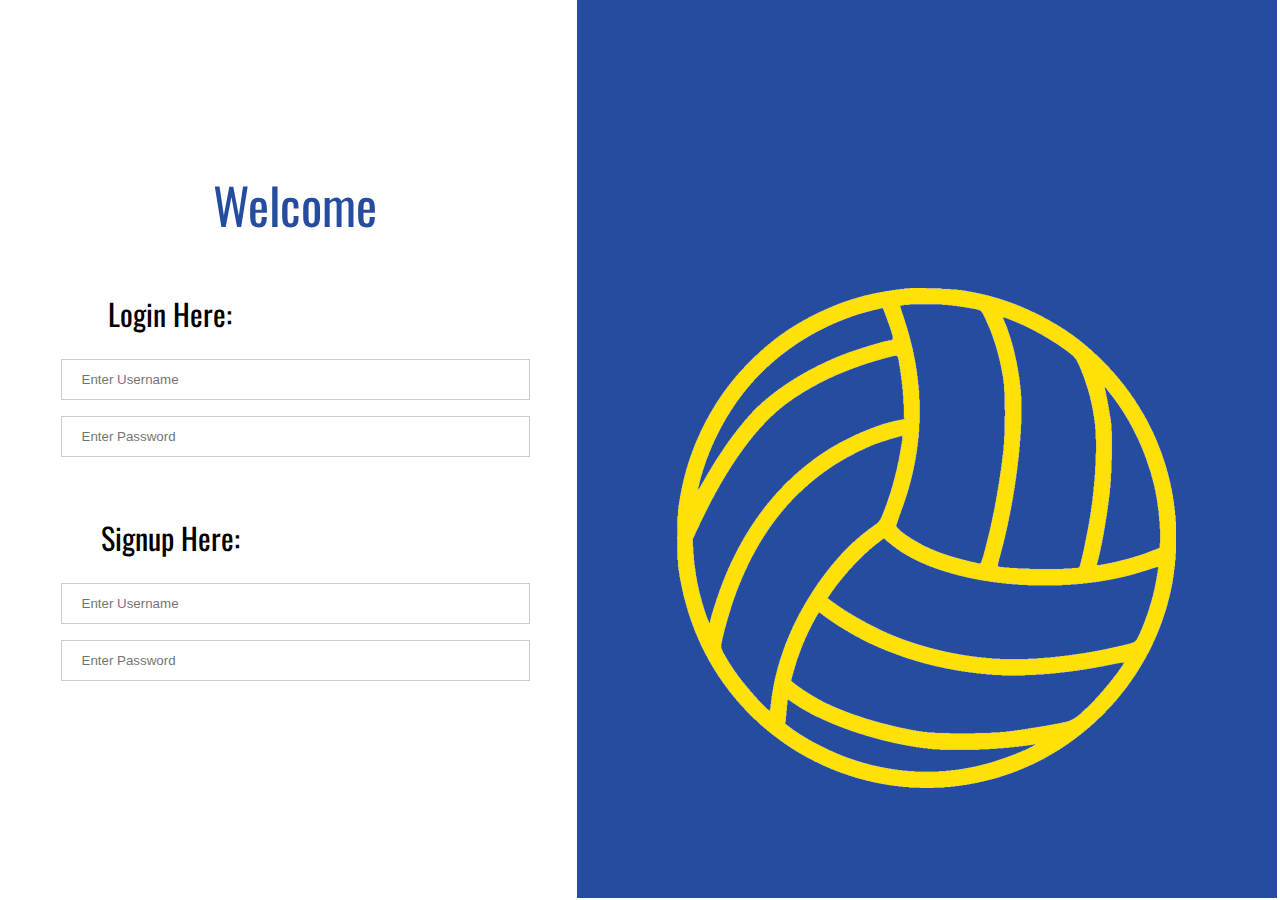
==== index.html @ 20c2a848 "Ecommerce files" ====
<!DOCTYPE html>
<html>
    <head>
        <link rel="preconnect" href="https://fonts.googleapis.com">
        <link rel="preconnect" href="https://fonts.gstatic.com" crossorigin>
        <link href="https://fonts.googleapis.com/css2?family=Oswald:wght@600&display=swap" rel="stylesheet">
        <link rel="stylesheet" type="text/css" href="style.css">
    </head>

    <body>
        <div class="container">
            <div class="smallcontainer">
                <div class="title">
                    Welcome
                </div>
                <div class="login">
                    Login Here:
                </div>
                <div>
                    <input type="text" placeholder="Enter Username" name="uname" required>
                </div>  
                <div>
                    <input type="password" placeholder="Enter Password" name="psw" required>
                </div>
                <div class="signup">
                    Signup Here:
                </div>
                <div>
                    <input type="text" placeholder="Enter Username" name="uname" required>
                </div>  
                <div>
                    <input type="password" placeholder="Enter Password" name="psw" required>
                </div>
            </div>
            <div class="smallcontainer2">
                <div class="bluebox"></div>
                <img class="vball" src="vball.png" alt="">
            </div>
        </div>
    </body>
</html>
---- style.css ----
.container {
    display: flex;
    align-items: center;
    justify-content: flex-end;
    flex-direction: row;
}

.bluebox {
    background-color: #264C9F;
    width: 700px;
    height: 100vh;
    margin-right: -5px;
    margin-left: 50px;
    margin-top: -10px;
    margin-bottom: -30px;
}

.smallcontainer {
    display: flex;
    align-items: center;
    justify-content: center;
    flex-direction: column;
    width: 700px;
    height: 100vh;
    margin-right: -5px;
    margin-left: 50px;
    margin-top: -30px;
    margin-bottom: -10px;
}
.title {
    font-family: 'Oswald', sans-serif;
    font-size: 50px;
    margin-top: 0px;
    color: #264C9F;
}

.login {
    font-family: 'Oswald', sans-serif;
    font-size: 30px;
    padding-bottom: 15px;
    padding-top: 50px;
    margin-right: 250px;
}

.signup {
    font-family: 'Oswald', sans-serif;
    font-size: 30px;
    margin-right: 250px;
    padding-bottom: 15px;
    padding-top: 50px;
}

.vball {
    position: absolute;
    margin-top: -580px;
    margin-left: 150px;
}

input[type=text], input[type=password] {
    width: 100%;
  padding: 12px 20px;
  margin: 8px 0;
  display: inline-block;
  border: 1px solid #ccc;
  box-sizing: border-box;
  margin-right: 250px;
  
}
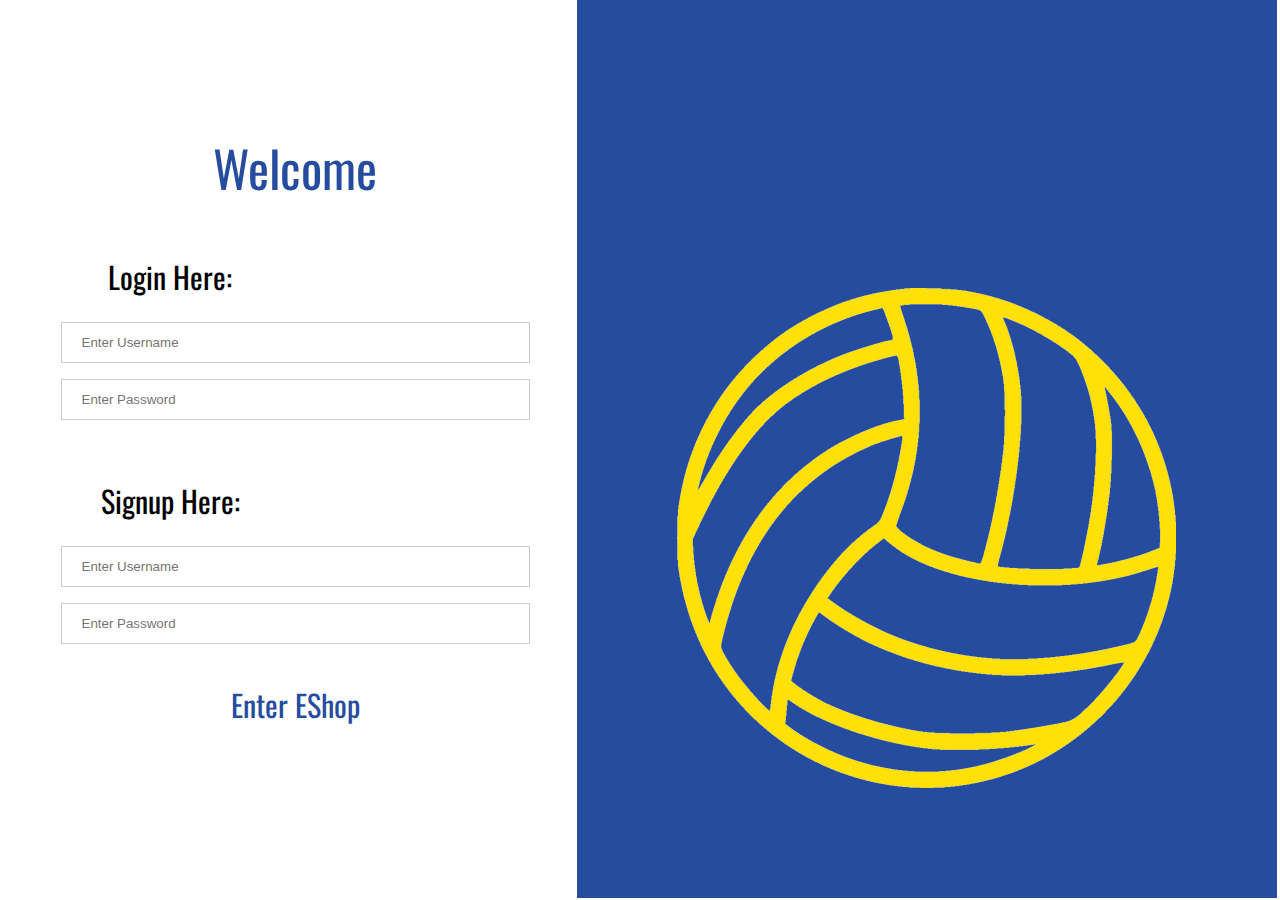
==== commit 2ad60897: "added enter button" ====
--- a/index.html
+++ b/index.html
@@ -31,6 +31,7 @@
                 <div>
                     <input type="password" placeholder="Enter Password" name="psw" required>
                 </div>
+                <a class="enterbutton" href="index2.html">Enter EShop</a>
             </div>
             <div class="smallcontainer2">
                 <div class="bluebox"></div>
--- a/style.css
+++ b/style.css
@@ -65,4 +65,12 @@
   box-sizing: border-box;
   margin-right: 250px;
   
+}
+
+.enterbutton {
+    font-family: 'Oswald', sans-serif;
+    font-size: 30px;
+    color: #264C9F;
+    text-decoration: none;
+    padding-top: 30px;
 }